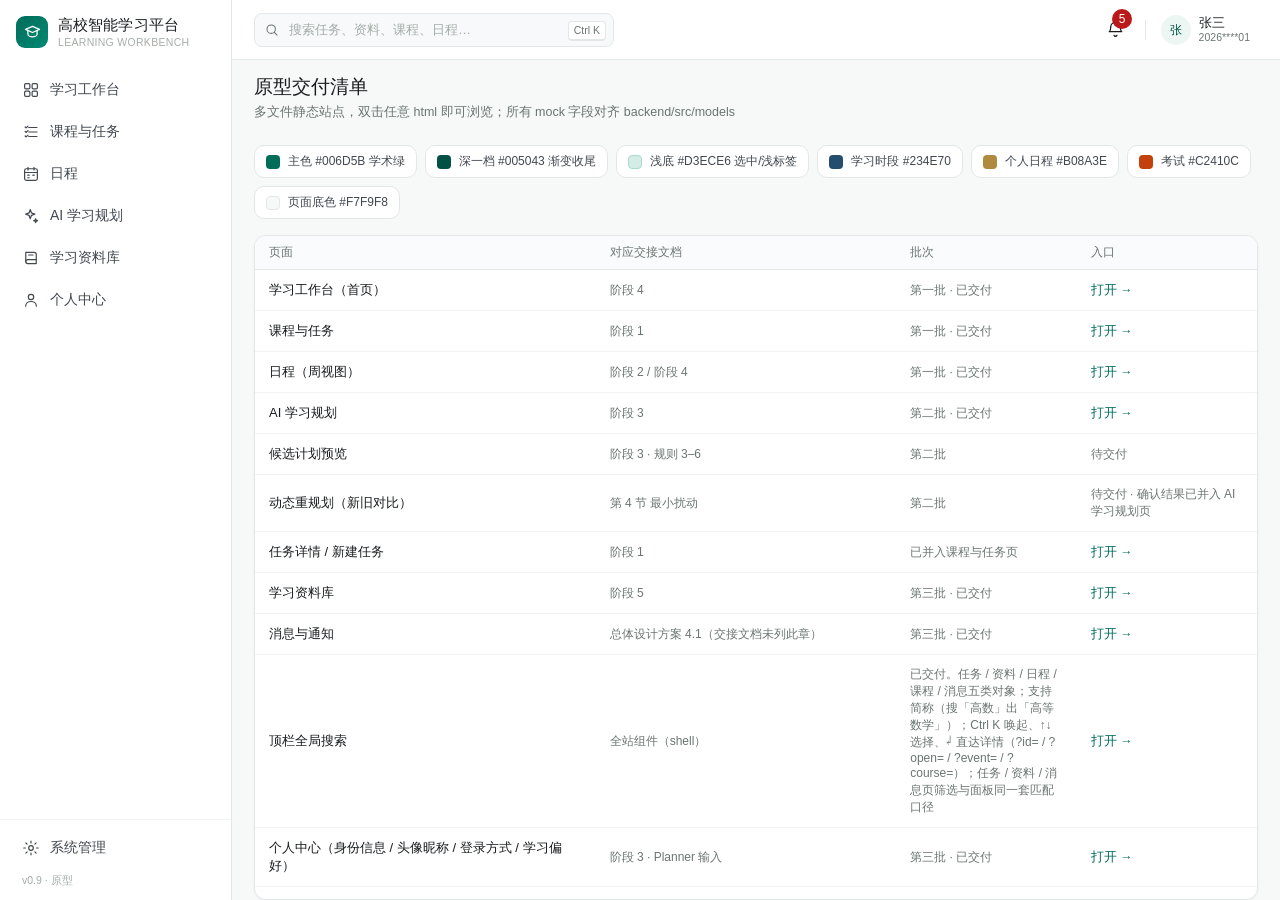
==== index.html @ 30d6fa65 "初版交付：高校智能学习工作台静态交互原型（9 页面 + 设计令牌 + mock 数据）" ====
<!DOCTYPE html>
<html lang="zh-CN">
<head>
<meta charset="utf-8" />
<meta name="viewport" content="width=device-width, initial-scale=1" />
<title>原型交付清单</title>
<link rel="stylesheet" href="assets/vendor/tdesign.min.css" />
<link rel="stylesheet" href="assets/css/app.css" />
<style>
  .doc-head { margin-bottom: 14px; }
  .doc-head h1 { margin: 0; font-size: 19px; font-weight: 500; }
  .doc-head p { margin: 4px 0 0; font-size: 12.5px; color: var(--ink-3); }

  .token-row { display: flex; gap: 8px; flex-wrap: wrap; margin: 10px 0 16px; }
  .token {
    display: flex; align-items: center; gap: 8px;
    background: #fff; border: 1px solid var(--line); border-radius: 10px;
    padding: 7px 11px; font-size: 12px; color: var(--ink-2);
  }
  .token i { width: 14px; height: 14px; border-radius: 4px; display: block; }

  .doc-card { background: #fff; border: 1px solid var(--line); border-radius: 12px; overflow: hidden; }
  .doc-table { width: 100%; border-collapse: collapse; font-size: 13px; }
  .doc-table th {
    text-align: left; font-weight: 400; font-size: 11.5px; color: var(--ink-3);
    padding: 9px 14px; background: #FAFBFC; border-bottom: 1px solid var(--line);
  }
  .doc-table td { padding: 11px 14px; border-bottom: 1px solid var(--line-2); vertical-align: middle; }
  .doc-table tr:last-child td { border-bottom: 0; }
  .doc-table .name { font-weight: 500; color: var(--ink-1); }
  .doc-table .dim { color: var(--ink-3); font-size: 12px; }
  .go { color: var(--brand-7); text-decoration: none; font-size: 12.5px; }
  .go:hover { text-decoration: underline; }
</style>
</head>
<body>

<div id="app">
  <app-shell active="">

    <div class="doc-head">
      <h1>原型交付清单</h1>
      <p>多文件静态站点，双击任意 html 即可浏览；所有 mock 字段对齐 backend/src/models</p>
    </div>

    <div class="token-row">
      <div class="token"><i style="background:#006D5B"></i>主色 #006D5B 学术绿</div>
      <div class="token"><i style="background:#005043"></i>深一档 #005043 渐变收尾</div>
      <div class="token"><i style="background:#D3ECE6;border:1px solid #A9DBCE"></i>浅底 #D3ECE6 选中/浅标签</div>
      <div class="token"><i style="background:#234E70"></i>学习时段 #234E70</div>
      <div class="token"><i style="background:#B08A3E"></i>个人日程 #B08A3E</div>
      <div class="token"><i style="background:#C2410C"></i>考试 #C2410C</div>
      <div class="token"><i style="background:#F7F9F8;border:1px solid #E2E8E7"></i>页面底色 #F7F9F8</div>
    </div>

    <div class="doc-card">
      <table class="doc-table">
        <thead>
          <tr>
            <th style="width:34%">页面</th>
            <th style="width:30%">对应交接文档</th>
            <th style="width:18%">批次</th>
            <th style="width:18%">入口</th>
          </tr>
        </thead>
        <tbody>
          <tr>
            <td class="name">学习工作台（首页）</td>
            <td class="dim">阶段 4</td>
            <td class="dim">第一批 · 已交付</td>
            <td><a class="go" href="home.html">打开 →</a></td>
          </tr>
          <tr>
            <td class="name">课程与任务</td>
            <td class="dim">阶段 1</td>
            <td class="dim">第一批 · 已交付</td>
            <td><a class="go" href="tasks.html">打开 →</a></td>
          </tr>
          <tr>
            <td class="name">日程（周视图）</td>
            <td class="dim">阶段 2 / 阶段 4</td>
            <td class="dim">第一批 · 已交付</td>
            <td><a class="go" href="schedule.html">打开 →</a></td>
          </tr>
          <tr>
            <td class="name">AI 学习规划</td>
            <td class="dim">阶段 3</td>
            <td class="dim">第二批 · 已交付</td>
            <td><a class="go" href="ai-plan.html">打开 →</a></td>
          </tr>
          <tr>
            <td class="name">候选计划预览</td>
            <td class="dim">阶段 3 · 规则 3–6</td>
            <td class="dim">第二批</td>
            <td class="dim">待交付</td>
          </tr>
          <tr>
            <td class="name">动态重规划（新旧对比）</td>
            <td class="dim">第 4 节 最小扰动</td>
            <td class="dim">第二批</td>
            <td class="dim">待交付 · 确认结果已并入 AI 学习规划页</td>
          </tr>
          <tr>
            <td class="name">任务详情 / 新建任务</td>
            <td class="dim">阶段 1</td>
            <td class="dim">已并入课程与任务页</td>
            <td><a class="go" href="tasks.html?id=2">打开 →</a></td>
          </tr>
          <tr>
            <td class="name">学习资料库</td>
            <td class="dim">阶段 5</td>
            <td class="dim">第三批 · 已交付</td>
            <td><a class="go" href="library.html">打开 →</a></td>
          </tr>
          <tr>
            <td class="name">消息与通知</td>
            <td class="dim">总体设计方案 4.1（交接文档未列此章）</td>
            <td class="dim">第三批 · 已交付</td>
            <td><a class="go" href="messages.html">打开 →</a></td>
          </tr>
          <tr>
            <td class="name">顶栏全局搜索</td>
            <td class="dim">全站组件（shell）</td>
            <td class="dim">已交付。任务 / 资料 / 日程 / 课程 / 消息五类对象；支持简称（搜「高数」出「高等数学」）；Ctrl K 唤起、↑↓ 选择、↵ 直达详情（?id= / ?open= / ?event= / ?course=）；任务 / 资料 / 消息页筛选与面板同一套匹配口径</td>
            <td><a class="go" href="home.html">打开 →</a></td>
          </tr>
          <tr>
            <td class="name">个人中心（身份信息 / 头像昵称 / 登录方式 / 学习偏好）</td>
            <td class="dim">阶段 3 · Planner 输入</td>
            <td class="dim">第三批 · 已交付</td>
            <td><a class="go" href="profile.html">打开 →</a></td>
          </tr>
          <tr>
            <td class="name">登录</td>
            <td class="dim">阶段 0</td>
            <td class="dim">第三批</td>
            <td class="dim">待交付</td>
          </tr>
          <tr>
            <td class="name">系统管理（通知与提醒 / 资料 / 课程 / 接入）</td>
            <td class="dim">阶段 6</td>
            <td class="dim">第三批 · 通知已交付</td>
            <td><a class="go" href="admin.html">打开 →</a></td>
          </tr>
        </tbody>
      </table>
    </div>

  </app-shell>
</div>

<script src="assets/vendor/vue.global.prod.js"></script>
<script src="assets/vendor/tdesign.min.js"></script>
<script src="assets/js/config.js"></script>
<script src="assets/js/mock.js"></script>
<script src="assets/js/shell.js"></script>
<script src="assets/js/search.js"></script>
<script>document.title = '原型交付清单 · ' + window.APP_CONFIG.brand.name; mountApp({});</script>
</body>
</html>
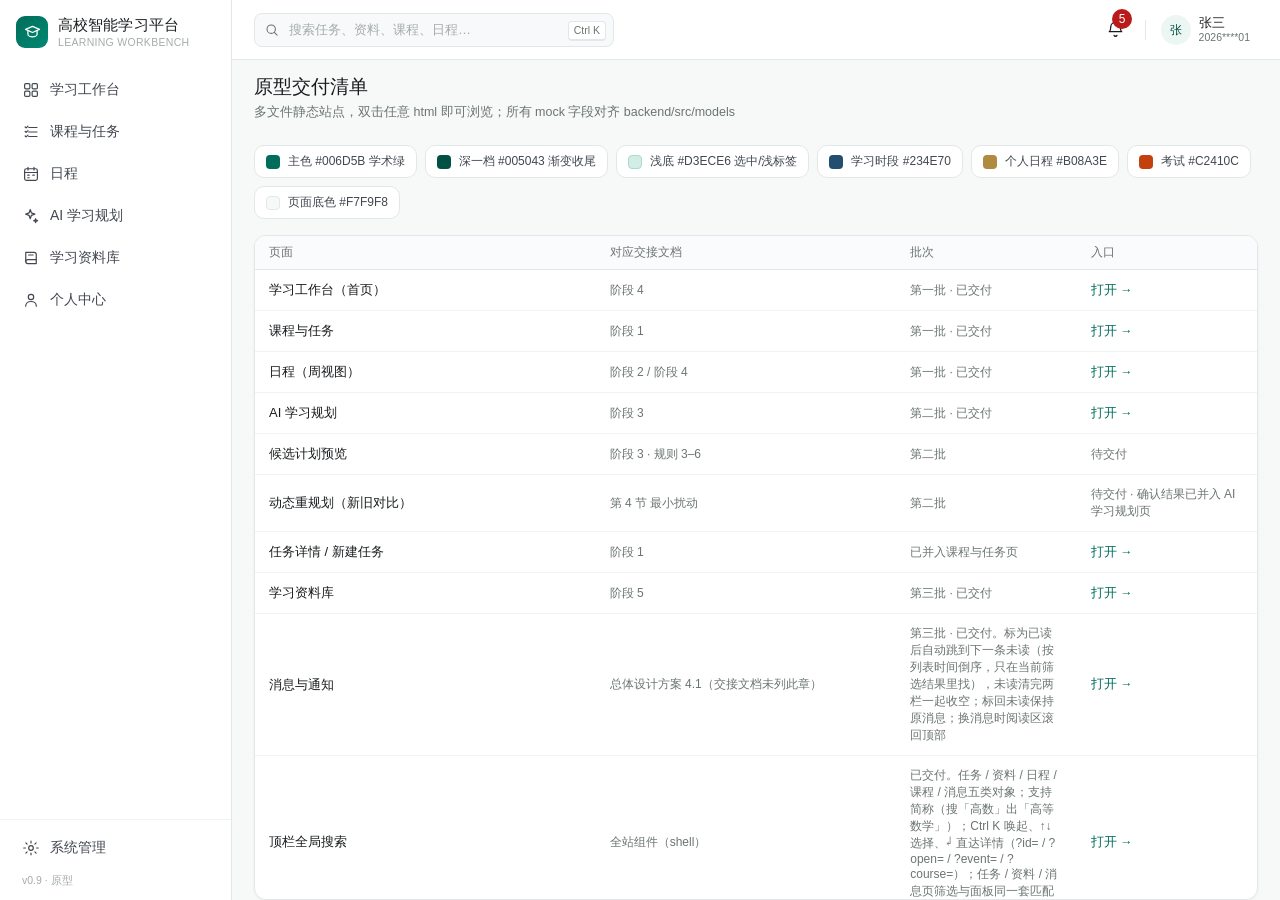
==== commit 8244e278: "同步 v0.9 原型：新增登录页与校园背景图，补消息自动跳未读、个人中心与管理端更新，README 补交付进度" ====
--- a/index.html
+++ b/index.html
@@ -115,7 +115,7 @@
           <tr>
             <td class="name">消息与通知</td>
             <td class="dim">总体设计方案 4.1（交接文档未列此章）</td>
-            <td class="dim">第三批 · 已交付</td>
+            <td class="dim">第三批 · 已交付。标为已读后自动跳到下一条未读（按列表时间倒序，只在当前筛选结果里找），未读清完两栏一起收空；标回未读保持原消息；换消息时阅读区滚回顶部</td>
             <td><a class="go" href="messages.html">打开 →</a></td>
           </tr>
           <tr>
@@ -133,13 +133,13 @@
           <tr>
             <td class="name">登录</td>
             <td class="dim">阶段 0</td>
-            <td class="dim">第三批</td>
-            <td class="dim">待交付</td>
+            <td class="dim">第三批 · 已交付。整页校园照片打底、登录卡居中；账号密码与扫码两个页签；演示身份是居中弹窗，可切学生 / 管理员 / 停用账号，停用态与用户管理同一份数据；已登录再进本页自动跳首页</td>
+            <td><a class="go" href="login.html">打开 →</a></td>
           </tr>
           <tr>
-            <td class="name">系统管理（通知与提醒 / 资料 / 课程 / 接入）</td>
-            <td class="dim">阶段 6</td>
-            <td class="dim">第三批 · 通知已交付</td>
+            <td class="name">系统管理（用户 / 课程 / 资料 / 公告 / 配置 / 同步状态）</td>
+            <td class="dim">阶段 6 · 6.1–6.6（6.7 操作日志首期只落库不做界面）</td>
+            <td class="dim">第三批 · 已交付。公告发布直接写入消息中心「系统公告」，可去消息页验证</td>
             <td><a class="go" href="admin.html">打开 →</a></td>
           </tr>
         </tbody>
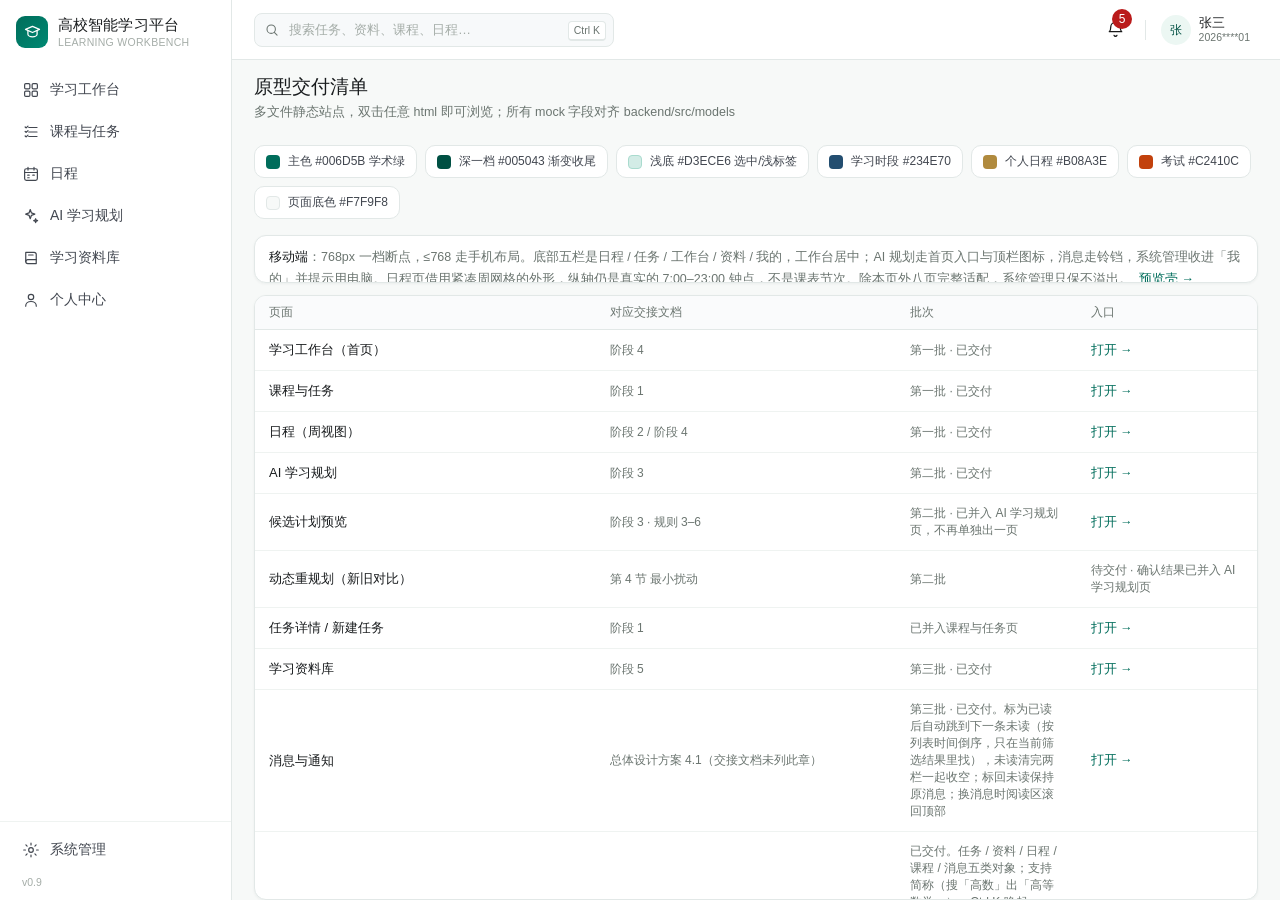
==== commit de0c001f: "移动端适配与登录页、首页重构（11/08–11/11） - 移动端：底部五栏外壳，除交付清单与系统管理外 8 页完整适配；日程纵轴用真实钟点 7:00–23:00，不是课表节次 - 登录：桌面保留校园" ====
--- a/index.html
+++ b/index.html
@@ -53,6 +53,12 @@
       <div class="token"><i style="background:#F7F9F8;border:1px solid #E2E8E7"></i>页面底色 #F7F9F8</div>
     </div>
 
+    <!-- 移动端：放在表格上方，一屏就能看到；表格本身可以往下滚 -->
+    <div class="doc-card" style="margin:0 0 12px;padding:11px 14px;font-size:12.5px;line-height:1.75;color:var(--ink-3)">
+      <b style="color:var(--ink-1);font-weight:500">移动端</b>：768px 一档断点，≤768 走手机布局。底部五栏是日程 / 任务 / 工作台 / 资料 / 我的，工作台居中；AI 规划走首页入口与顶栏图标，消息走铃铛，系统管理收进「我的」并提示用电脑。日程页借用紧凑周网格的外形，纵轴仍是真实的 7:00–23:00 钟点，不是课表节次。除本页外八页完整适配，系统管理只保不溢出。
+      <a class="go" href="mobile-preview.html" style="margin-left:4px">预览壳 →</a>
+    </div>
+
     <div class="doc-card">
       <table class="doc-table">
         <thead>
@@ -91,8 +97,8 @@
           <tr>
             <td class="name">候选计划预览</td>
             <td class="dim">阶段 3 · 规则 3–6</td>
-            <td class="dim">第二批</td>
-            <td class="dim">待交付</td>
+            <td class="dim">第二批 · 已并入 AI 学习规划页，不再单独出一页</td>
+            <td><a class="go" href="ai-plan.html">打开 →</a></td>
           </tr>
           <tr>
             <td class="name">动态重规划（新旧对比）</td>
@@ -125,15 +131,15 @@
             <td><a class="go" href="home.html">打开 →</a></td>
           </tr>
           <tr>
-            <td class="name">个人中心（身份信息 / 头像昵称 / 登录方式 / 学习偏好）</td>
+            <td class="name">个人中心（身份信息 / 学习偏好 / 提醒设置 / 账号与安全）</td>
             <td class="dim">阶段 3 · Planner 输入</td>
-            <td class="dim">第三批 · 已交付</td>
+            <td class="dim">第三批 · 已交付。主页面四个父入口，退出登录在最下；头像昵称、提醒邮箱、登录记录收进「账号与安全」二级面板；系统管理在手机上改为提示用电脑端</td>
             <td><a class="go" href="profile.html">打开 →</a></td>
           </tr>
           <tr>
             <td class="name">登录</td>
             <td class="dim">阶段 0</td>
-            <td class="dim">第三批 · 已交付。整页校园照片打底、登录卡居中；账号密码与扫码两个页签；演示身份是居中弹窗，可切学生 / 管理员 / 停用账号，停用态与用户管理同一份数据；已登录再进本页自动跳首页</td>
+            <td class="dim">第三批 · 已交付。桌面：校园照片打底、账号密码与扫码两个页签；手机：只有统一认证账号与密码，深绿渐变底。演示身份是居中弹窗，可切学生 / 管理员 / 停用账号；已登录再进本页自动跳首页，换人登录后顶栏与个人中心跟着换</td>
             <td><a class="go" href="login.html">打开 →</a></td>
           </tr>
           <tr>
--- a/assets/css/app.css
+++ b/assets/css/app.css
@@ -1539,6 +1539,52 @@
 .home-grid > .card { min-height: 0; }
 .home-grid > .card > .card-bd { flex: 0 0 auto; min-height: 0; }
 
+/* ---------- 桌面：首页一屏看完 ----------
+   页头 / 三格 / AI 入口固定，两张卡吃掉剩余高度并等高，
+   列表放不下就在卡片里滚，整页不再上下滑。
+   移动端有一整套自己的规则（≤768），这里只管桌面。 */
+@media (min-width: 769px) {
+  .page-home .content {
+    display: flex;
+    flex-direction: column;
+    overflow: hidden;
+    padding-bottom: 14px;
+  }
+  .page-home .page-head,
+  .page-home .stat-row,
+  .page-home .ai-bar { flex: 0 0 auto; }
+
+  .page-home .home-grid {
+    flex: 1 1 auto;
+    min-height: 0;
+    /* 原来是 align-items: start，两卡各随内容高低，差出一百多像素；
+       stretch 让两卡等高，同时都吃满剩余高度 */
+    align-items: stretch;
+    padding-bottom: 0;
+    margin-bottom: 12px;
+  }
+  .page-home .home-grid > .card {
+    display: flex;
+    flex-direction: column;
+    min-height: 0;
+  }
+  .page-home .home-grid > .card > .card-hd { flex: 0 0 auto; }
+  .page-home .home-grid > .card > .card-bd {
+    flex: 1 1 auto;
+    min-height: 0;
+    overflow-y: auto;
+    overscroll-behavior: contain;
+  }
+}
+
+/* 窗口太矮时卡片会被压到只剩两三条，宁可整页滚回去 */
+@media (min-width: 769px) and (max-height: 640px) {
+  .page-home .content { overflow-y: auto; }
+  .page-home .home-grid { flex: 0 0 auto; align-items: start; }
+  .page-home .home-grid > .card { min-height: 0; }
+  .page-home .home-grid > .card > .card-bd { overflow: visible; }
+}
+
 /* 待办任务的分类切换：轻量胶囊，不做重 tab */
 .tk-tabs {
   display: flex;
@@ -2787,6 +2833,12 @@
 .lib-courses::-webkit-scrollbar-thumb { background: #DCE1E5; border-radius: 3px; }
 .lib-courses::-webkit-scrollbar-track { background: transparent; }
 
+/* 鼠标也能拖：浏览器原生只认触摸板和触摸，缩窄窗口预览时拖不动。
+   注意**不要**在拖动时给卡片加 pointer-events:none —— pointerdown 一拍
+   就设上，pointerup 之后的 click 会派发不到按钮，筛选直接失灵。 */
+.lib-courses { cursor: grab; user-select: none; }
+.lib-courses.dragging { cursor: grabbing; }
+
 .lib-course {
   flex: 0 0 auto;
   min-width: 108px;
@@ -3169,6 +3221,10 @@
 }
 
 /* ---------- 左：消息列表 ---------- */
+/* 手机上这层要变成单行横滑的 chip 带；桌面用 contents 让按钮
+   继续直接参与 .tb-line 的 flex，1440 下的工具条一行不动。 */
+.nt-chips { display: contents; }
+
 .msg-list {
   flex: 0 0 396px;
   min-width: 0;
@@ -3596,6 +3652,1232 @@
 .nav-item.active {
   background: var(--brand-1);
   color: var(--brand-8);
+}
+
+/* ============================================================
+   移动端适配（≤768px）
+   ------------------------------------------------------------
+   独立分节，桌面规则一行不动。新增的手机 DOM 在桌面默认隐藏，
+   只有媒体查询命中时才显示，不污染 1440×900 的定高布局。
+   外壳：侧边栏收成底部五栏，顶栏换短标题 + 图标组。
+   日程：WakeUp 式紧凑周网格的壳 + 7:00–23:00 真实钟点的轴，
+        纵向滚动 60px/小时，列宽随天数自适应，不做横滑。
+   ============================================================ */
+
+.mb-brand,
+.mb-right,
+.mb-tabbar,
+.mb-search-close,
+.mb-plan-tabs,
+.mb-task-bar,
+.mb-kpi,
+.dw-back,
+.mb-filter-btn,
+.mb-filter-mask,
+.mb-filter-sheet,
+.mb-read-back { display: none; }
+
+@media (max-width: 768px) {
+  :root {
+    --topbar-h: 52px;
+    --mb-tab-h: 58px;
+  }
+
+  html, body { overflow: hidden; }
+
+  .shell {
+    height: 100vh;
+    height: 100dvh;
+    flex-direction: column;
+  }
+
+  .sidebar { display: none; }
+
+  .main { flex: 1 1 auto; min-height: 0; }
+
+  /* ---------- 顶栏 ---------- */
+  .topbar { padding: 0 8px; gap: 6px; }
+
+  .tb-right,
+  .topbar > .search { display: none; }
+
+  .mb-brand {
+    display: flex;
+    align-items: center;
+    gap: 8px;
+    flex: 1 1 auto;
+    min-width: 0;
+  }
+
+  .mb-mark {
+    width: 28px;
+    height: 28px;
+    flex: 0 0 28px;
+    border-radius: 8px;
+    background: var(--brand-7);
+    color: #fff;
+    display: grid;
+    place-items: center;
+  }
+
+  .mb-title {
+    font-size: 15px;
+    font-weight: 500;
+    color: var(--ink-1);
+    white-space: nowrap;
+    overflow: hidden;
+    text-overflow: ellipsis;
+  }
+
+  .mb-right {
+    display: flex;
+    align-items: center;
+    flex: 0 0 auto;
+    margin-left: auto;
+  }
+
+  .mb-ico {
+    width: 40px;
+    height: 44px;
+    min-width: 40px;
+    padding: 0;
+    border: 0;
+    border-radius: 8px;
+    background: none;
+    color: var(--ink-2);
+    display: grid;
+    place-items: center;
+    cursor: pointer;
+  }
+
+  .mb-ico:active { background: var(--brand-1); }
+
+  /* ---------- 全屏搜索层：复用 AppSearchBox，不另写一套逻辑 ---------- */
+  .mb-search-close {
+    display: block;
+    position: fixed;
+    top: 0;
+    right: 0;
+    z-index: 1300;
+    height: 56px;
+    padding: 0 14px;
+    border: 0;
+    background: #fff;
+    color: var(--brand-7);
+    font-size: 14px;
+    font-family: inherit;
+    cursor: pointer;
+  }
+
+  /* 手机搜索是独立一层，单独挂一份 AppSearchBox。
+     不去覆盖桌面那个 .search 的定位，两套互不干扰。 */
+  .mb-search-layer {
+    position: fixed;
+    inset: 0;
+    z-index: 1200;
+    background: var(--bg);
+  }
+
+  .mb-search-layer .search {
+    display: block;
+    width: 100%;
+    height: 100%;
+    max-width: none;
+  }
+
+  .mb-search-layer .search input {
+    height: 56px;
+    padding: 0 76px 0 42px;
+    border: 0;
+    border-bottom: 1px solid var(--line);
+    border-radius: 0;
+    background: #fff;
+    box-shadow: none;
+    font-size: 15px;
+  }
+
+  .mb-search-layer .search .s-ico { top: 20px; left: 13px; z-index: 2; }
+  .mb-search-layer .search .s-kbd { display: none; }
+  .mb-search-layer .search .s-clear { top: 17px; right: 66px; z-index: 2; }
+
+  .mb-search-layer .srch-panel {
+    top: 56px;
+    left: 0;
+    right: 0;
+    bottom: 0;
+    width: auto;
+    max-height: none;
+    border: 0;
+    border-radius: 0;
+    box-shadow: none;
+    background: var(--surface);
+  }
+
+  /* ---------- 内容区 ---------- */
+  .content {
+    padding: 12px 12px 16px;
+    overflow-y: auto;
+    overflow-x: hidden;
+    -webkit-overflow-scrolling: touch;
+  }
+
+  /* ---------- 底部五栏 ---------- */
+  .mb-tabbar {
+    display: flex;
+    flex: 0 0 auto;
+    height: calc(var(--mb-tab-h) + env(safe-area-inset-bottom, 0px));
+    padding-bottom: env(safe-area-inset-bottom, 0px);
+    background: var(--surface);
+    border-top: 1px solid var(--line);
+    z-index: 40;
+  }
+
+  .mb-tab {
+    flex: 1 1 0;
+    min-width: 0;
+    position: relative;
+    display: flex;
+    flex-direction: column;
+    align-items: center;
+    justify-content: center;
+    gap: 3px;
+    color: var(--ink-3);
+    font-size: 10.5px;
+    line-height: 1.2;
+    cursor: pointer;
+    user-select: none;
+  }
+
+  .mb-tab.active { color: var(--brand-7); }
+
+  /* 选中态已有文字与图标变色，顶部那道绿色短横是重复信号，删掉 */
+
+  /* ---------- 通用：标题、卡片、弹层 ---------- */
+  .page-head { margin-bottom: 10px; gap: 8px; }
+  .page-head h1 { font-size: 19px; }
+  .page-head p { font-size: 12px; line-height: 1.5; }
+
+  .card { border-radius: 10px; }
+  .card-hd { padding: 0 12px; height: 42px; }
+
+  .t-button { min-height: 40px; }
+  .icon-btn { width: 40px; height: 40px; }
+
+  /* TDesign 的 .t-dialog__position 用固定 padding 把弹窗往下推，弹窗一长
+     就顶出屏幕（395×647 上 top 会变成 129、底部超出 100px）。
+     改成 flex + margin auto：这是「安全居中」，放得下就居中，
+     放不下就贴边，永远不会上下溢出。 */
+  .t-dialog__position {
+    display: flex;
+    min-height: 100%;
+    padding: 12px 0 !important;
+    box-sizing: border-box;
+  }
+  .t-dialog {
+    width: calc(100vw - 24px) !important;
+    max-width: calc(100vw - 24px) !important;
+    margin: auto !important;
+    /* 高度封顶：头尾固定、中间内容滚 */
+    max-height: calc(100dvh - 24px);
+    display: flex;
+    flex-direction: column;
+  }
+  .t-dialog__header,
+  .t-dialog__footer { flex: 0 0 auto; }
+  .t-dialog__body { padding: 12px 16px; }
+  .t-drawer,
+  .t-drawer__content-wrapper {
+    width: 100vw !important;
+    max-width: 100vw !important;
+  }
+  .t-select__list { max-width: calc(100vw - 24px); }
+  .form-row { flex-direction: column; align-items: stretch; gap: 5px; }
+  .form-row > label { width: auto; flex: 0 0 auto; }
+
+  /* ---------- 首页 ---------- */
+  /* 三格概览改成横滑卡带：390px 塞三列每列只剩 118px，数字和说明都读不了 */
+  .stat-row {
+    display: flex;
+    gap: 10px;
+    overflow-x: auto;
+    overflow-y: hidden;
+    scroll-snap-type: x proximity;
+    padding-bottom: 4px;
+    margin-bottom: 10px;
+  }
+  .stat-row::-webkit-scrollbar { height: 0; }
+  .stat-card {
+    /* 168px：既放得下「2 项还没结束」这类说明，又能露出第三张卡约 20px 边缘 */
+    flex: 0 0 168px;
+    scroll-snap-align: start;
+    padding: 12px;
+    gap: 10px;
+  }
+  .st-ico { width: 36px; height: 36px; flex-basis: 36px; border-radius: 10px; }
+  .st-val { font-size: 22px; }
+  .st-sub { white-space: normal; line-height: 1.35; }
+
+  .home-grid {
+    grid-template-columns: minmax(0, 1fr);
+    gap: 10px;
+    padding-bottom: 10px;
+  }
+  .tk-row { padding: 0 12px; }
+  .tl-row { padding: 0 12px; }
+  .tk-tabs { padding: 0 8px; overflow-x: auto; }
+
+  .ai-bar { padding: 12px; gap: 10px; margin-bottom: 4px; }
+  .ai-orb { width: 38px; height: 38px; flex-basis: 38px; }
+  .ai-bar-txt p { font-size: 12px; }
+
+  /* ---------- 日程：紧凑周网格 + 纵向滚动 ---------- */
+  .conflict-bar { padding: 8px 10px; font-size: 12px; }
+  .ph-right { width: 100%; gap: 8px; flex-wrap: wrap; }
+  .ph-right > .t-select { width: 100% !important; }
+  .week-nav { flex: 1 1 auto; justify-content: space-between; }
+
+  .grid-card { min-height: 0; flex: 1 1 auto; }
+  .grid-toolbar { padding: 6px 10px; gap: 8px; }
+  .grid-toolbar .t-button { min-height: 36px; }
+
+  .tt { --tw: 40px; }
+  .tt-scroll { overflow-y: auto; overflow-x: hidden; }
+  .tt-corner { height: 38px; font-size: 10px; }
+  .tt-day { height: 38px; }
+  .tt-day .dw { font-size: 11px; }
+  .tt-day .dd { font-size: 9.5px; }
+  .tt-tlabel { right: 4px; font-size: 10px; }
+
+  .blk { padding: 4px 3px 4px 7px; border-radius: 4px; }
+  .blk .bt { font-size: 11px; line-height: 1.3; -webkit-line-clamp: 4; }
+  /* 地点不能 break-all：67px 窄列里「教1-201」会被逐字断成竖排，
+     读起来像乱码。宁可截断加省略号。 */
+  .blk .bs { font-size: 10px; white-space: nowrap; word-break: normal; }
+  .blk.course,
+  .blk.proposed { padding-left: 4px; }
+  .blk.conflict { padding-bottom: 4px; }
+
+  /* 全周七列每列只有 48px：地点收进点开的详情（详情里本来就有），
+     格子只留标题。两样一起折成单字竖排，反而什么都读不出来。 */
+  .tt.cols-7 .blk .bs { display: none; }
+  .tt.cols-7 .blk .bt { font-size: 10.5px; -webkit-line-clamp: 5; }
+
+  /* 冲突从文字标签改成右上角数字角标：48px 窄列放不下「冲突」两个字，
+     也放不下并排分栏，点开详情再看具体是哪几项 */
+  .blk .cf-tag {
+    top: 2px;
+    right: 2px;
+    bottom: auto;
+    width: 16px;
+    height: 16px;
+    padding: 0;
+    border-radius: 50%;
+    display: grid;
+    place-items: center;
+    font-size: 10px;
+    line-height: 1;
+  }
+
+  .tt-foot { padding: 6px 10px; font-size: 11px; }
+  .tt-foot .demo { display: none; }
+}
+
+/* ============================================================
+   移动端适配 · 第二、三批：任务 / 资料 / 通知 / AI 规划
+   ------------------------------------------------------------
+   宽表 → 卡片；任务筛选收进底部抽屉、只留一行搜索；
+   通知改成「筛选即列表头 + 点消息整屏详情」；
+   AI 规划改对话 / 候选计划双视图，输入框贴底。
+   桌面规则一行不动。
+   ============================================================ */
+@media (max-width: 768px) {
+
+  /* ---------- 宽表 → 卡片列表 ----------
+     table.tasks 是 table-layout:fixed 的九列宽表，硬压到 390px
+     会把「作业」「平台同步」挤成重叠的单字竖排，看着像乱码。
+     这里把每行转成一张卡，只留必要字段，其余进详情抽屉。 */
+  .tbl-card { min-height: 0; }
+  .tbl-scroll { overflow-y: auto; overflow-x: hidden; }
+
+  .tbl-scroll table.tasks {
+    display: block;
+    width: 100%;
+    min-width: 0;
+    table-layout: auto;
+  }
+  .tbl-scroll table.tasks colgroup,
+  .tbl-scroll table.tasks thead { display: none; }
+  .tbl-scroll table.tasks tbody { display: block; }
+
+  .tbl-scroll table.tasks tr {
+    display: flex;
+    flex-wrap: wrap;
+    align-items: center;
+    gap: 5px 10px;
+    padding: 10px 12px;
+    border-bottom: 1px solid var(--line-2);
+    min-height: 62px;
+  }
+  .tbl-scroll table.tasks td {
+    display: block;
+    width: auto;
+    height: auto;
+    padding: 0;
+    border: 0;
+    vertical-align: top;
+  }
+  /* 选中 / 已完成的底色交给整行，别让每个格子各自带一块浅底 */
+  .tbl-scroll table.tasks tr.row-done td,
+  .tbl-scroll table.tasks tr.sel td { background: transparent; }
+  .tbl-scroll table.tasks tr.sel { background: var(--brand-1); }
+  .tbl-scroll table.tasks tr.row-done { background: #FCFDFD; }
+
+  /* 任务表：复选框 + 标题一行，截止 + 状态一行 */
+  table.tasks:not(.lib-tbl) td:nth-child(1) { flex: 0 0 22px; }
+  table.tasks:not(.lib-tbl) td:nth-child(2) {
+    flex: 1 1 calc(100% - 36px);
+    min-width: 0;
+  }
+  table.tasks:not(.lib-tbl) td:nth-child(3),
+  table.tasks:not(.lib-tbl) td:nth-child(4),
+  table.tasks:not(.lib-tbl) td:nth-child(6),
+  table.tasks:not(.lib-tbl) td:nth-child(7),
+  table.tasks:not(.lib-tbl) td:nth-child(9) { display: none; }
+  table.tasks:not(.lib-tbl) td:nth-child(5) { margin-left: 32px; }
+  table.tasks:not(.lib-tbl) td:nth-child(8) { margin-left: auto; }
+  table.tasks:not(.lib-tbl) .t-title { font-size: 13.5px; }
+  table.tasks:not(.lib-tbl) .due { font-size: 12px; }
+  /* 桌面表格里「明天 / 23:59」分两行，卡片里改成一行，
+     一屏能多放一条任务 */
+  table.tasks:not(.lib-tbl) .due em {
+    display: inline;
+    margin-left: 5px;
+    font-size: 11px;
+  }
+
+  /* 资料表：资料名 + 操作一行，课程 / 类型 / 大小 / 时间一行 */
+  table.tasks.lib-tbl td:nth-child(1) {
+    flex: 1 1 calc(100% - 76px);
+    min-width: 0;
+  }
+  table.tasks.lib-tbl td:nth-child(2),
+  table.tasks.lib-tbl td:nth-child(3),
+  table.tasks.lib-tbl td:nth-child(4),
+  table.tasks.lib-tbl td:nth-child(5) {
+    margin-left: 0;
+    font-size: 11.5px;
+    color: var(--ink-3);
+  }
+  table.tasks.lib-tbl td:nth-child(5) { margin-left: auto; }
+  table.tasks.lib-tbl td:nth-child(6) { display: none; }
+  table.tasks.lib-tbl .lib-name { gap: 8px; }
+  table.tasks.lib-tbl .t-title { font-size: 13.5px; }
+  table.tasks.lib-tbl .lib-sub { font-size: 11px; }
+
+  /* ---------- 四格概览：横滑卡带，别在手机上竖排四行 ---------- */
+  .summary {
+    display: flex;
+    gap: 10px;
+    overflow-x: auto;
+    overflow-y: hidden;
+    scroll-snap-type: x proximity;
+  }
+  .summary::-webkit-scrollbar { height: 0; }
+  .summary .sum-cell {
+    flex: 0 0 150px;
+    scroll-snap-align: start;
+    border-top: 0;
+  }
+  .summary .sum-cell + .sum-cell::before { display: none; }
+
+  /* ---------- 任务页：两行筛选收进底部抽屉 ----------
+     两行筛选 + 四格统计在 390px 下吃掉近半屏，只留一行搜索 + 筛选。 */
+  /* 两行筛选整个收掉，换一行专用工具条：搜索 + 筛选。
+     在原工具条里逐个隐藏元素会留 flex 换行和空行，白占 40px。 */
+  .tk-toolbar { display: none; }
+  .mb-task-bar {
+    display: flex;
+    flex-direction: column;
+    align-items: stretch;
+    margin-bottom: 8px;
+    background: var(--surface);
+    border: 1px solid var(--line);
+    border-radius: 10px;
+    box-shadow: var(--shadow-card);
+    overflow: hidden;
+  }
+  .mb-bar-row {
+    display: flex;
+    align-items: center;
+    gap: 8px;
+    padding: 8px 10px;
+  }
+  .mb-bar-row .t-input {
+    flex: 1 1 auto;
+    width: auto !important;
+    min-width: 0;
+  }
+
+  .mb-filter-btn {
+    display: inline-flex;
+    align-items: center;
+    justify-content: center;
+    gap: 5px;
+    flex: 0 0 auto;
+    height: 40px;
+    min-width: 74px;
+    padding: 0 12px;
+    border: 1px solid var(--line);
+    border-radius: 8px;
+    background: var(--surface);
+    color: var(--ink-2);
+    font: inherit;
+    font-size: 13px;
+    cursor: pointer;
+  }
+  .mb-filter-btn > span {
+    min-width: 17px;
+    height: 17px;
+    padding: 0 4px;
+    border-radius: 9px;
+    background: var(--brand-7);
+    color: #fff;
+    font-size: 10.5px;
+    line-height: 17px;
+    text-align: center;
+  }
+
+  .mb-filter-mask {
+    display: block;
+    position: fixed;
+    inset: 0;
+    z-index: 1000;
+    background: rgba(16, 32, 28, .42);
+  }
+  .mb-filter-sheet {
+    display: flex;
+    flex-direction: column;
+    position: fixed;
+    left: 0;
+    right: 0;
+    bottom: 0;
+    z-index: 1001;
+    max-height: 82vh;
+    background: var(--surface);
+    border-radius: 16px 16px 0 0;
+    box-shadow: 0 -12px 36px rgba(18, 40, 34, .18);
+  }
+  .mb-sheet-hd {
+    position: relative;
+    flex: 0 0 auto;
+    display: flex;
+    align-items: center;
+    justify-content: space-between;
+    height: 52px;
+    padding: 0 16px;
+    border-bottom: 1px solid var(--line-2);
+  }
+  .mb-sheet-hd::before {
+    content: '';
+    position: absolute;
+    top: 7px;
+    left: 50%;
+    transform: translateX(-50%);
+    width: 34px;
+    height: 4px;
+    border-radius: 2px;
+    background: var(--line);
+  }
+  .mb-sheet-hd b { font-size: 14px; font-weight: 500; }
+  .mb-sheet-reset {
+    height: 40px;
+    padding: 0 8px;
+    border: 0;
+    background: none;
+    color: var(--brand-7);
+    font: inherit;
+    font-size: 13px;
+    cursor: pointer;
+  }
+  .mb-sheet-bd {
+    flex: 1 1 auto;
+    min-height: 0;
+    overflow-y: auto;
+    padding: 4px 16px 12px;
+  }
+  .mb-f-group { padding: 10px 0; border-bottom: 1px solid var(--line-2); }
+  .mb-f-group:last-child { border-bottom: 0; }
+  .mb-f-label { margin-bottom: 7px; font-size: 12px; color: var(--ink-3); }
+  .mb-f-group .t-select { width: 100% !important; }
+  /* 来源四项摊开成 2×2：四个独立描边卡片，和下方的下拉框同一套语言。
+     选中态沿用全站 chip.on（浅绿底 + 主色浅描边 + 深绿字）。 */
+  .mb-src-grid {
+    display: grid;
+    grid-template-columns: repeat(2, minmax(0, 1fr));
+    gap: 8px;
+  }
+  .mb-src {
+    height: 44px;
+    padding: 0 12px;
+    border: 1px solid var(--line);
+    border-radius: 8px;
+    background: var(--surface);
+    color: var(--ink-2);
+    font: inherit;
+    font-size: 13px;
+    text-align: left;
+    cursor: pointer;
+    transition: background .12s, border-color .12s, color .12s;
+  }
+  .mb-src:active { background: var(--bg); }
+  .mb-src.on {
+    background: var(--brand-1);
+    border-color: var(--brand-4);
+    color: var(--brand-9);
+    font-weight: 500;
+  }
+
+  .mb-sheet-ft {
+    flex: 0 0 auto;
+    display: flex;
+    align-items: center;
+    justify-content: space-between;
+    gap: 10px;
+    padding: 10px 16px calc(10px + env(safe-area-inset-bottom, 0px));
+    border-top: 1px solid var(--line);
+    font-size: 12px;
+    color: var(--ink-3);
+  }
+  .mb-sheet-ft b { color: var(--brand-7); }
+
+  /* ---------- 通知：筛选与列表连成一张卡，详情整屏跳转 ----------
+     筛选条和「全部消息」原本是两块割裂的卡片；详情也不该只占 1/3。 */
+  .msg-wrap {
+    flex-direction: column;
+    gap: 0;
+    min-height: 0;
+    padding-bottom: 0;
+  }
+  .nt-toolbar {
+    margin-bottom: 0;
+    padding: 8px 10px;
+    border-radius: 10px 10px 0 0;
+    border-bottom: 0;
+    box-shadow: none;
+  }
+  .nt-toolbar .tb-line { flex-wrap: wrap; gap: 6px; }
+  .nt-chips {
+    display: flex;
+    flex: 0 0 100%;
+    flex-wrap: wrap;
+    gap: 6px;
+    overflow: visible;
+  }
+  /* 四个筛选项等分，不再横滑把最后一项裁掉 */
+  .nt-toolbar .t-radio-group {
+    flex: 0 0 100%;
+    display: flex;
+    gap: 4px;
+    padding: 3px;
+    background: var(--line-2);
+    border-radius: 8px;
+    overflow: visible;
+  }
+  .nt-toolbar .t-radio-button {
+    flex: 1 1 0;
+    min-width: 0;
+    padding: 0 4px !important;
+    border: 0 !important;
+    border-radius: 6px !important;
+    background: transparent !important;
+    color: var(--ink-3);
+    font-size: 12px;
+    white-space: nowrap;
+    text-align: center;
+  }
+  .nt-toolbar .t-radio-button[class*="t-is-checked"] {
+    background: var(--surface) !important;
+    color: var(--brand-9) !important;
+    font-weight: 500;
+    box-shadow: 0 1px 2px rgba(18, 40, 34, .06);
+  }
+  .nt-toolbar .chip { flex: 0 0 auto; }
+  .nt-toolbar .tb-sep,
+  .nt-toolbar .sp,
+  .nt-toolbar .tb-count,
+  .nt-toolbar .t-input { display: none; }
+
+  .msg-list {
+    flex: 1 1 auto;
+    width: 100%;
+    max-height: none;
+    min-height: 0;
+    border-radius: 0 0 10px 10px;
+    border-top: 1px solid var(--line-2);
+  }
+  /* 列表头这层「全部消息」去掉：tab 上的「全部 14」已经是标题，
+     再夹一层标题反而把筛选和列表分成两张卡 */
+  .msg-list .card-hd { display: none; }
+  .msg-item { padding: 10px 12px 11px 14px; }
+
+  /* 没点开时阅读区一点地方都不占；点开就铺满整屏，盖住顶栏和底部五栏 */
+  .msg-wrap > .msg-read { display: none; }
+  .msg-wrap > .msg-read.mb-open {
+    display: flex;
+    position: fixed;
+    inset: 0;
+    z-index: 1100;
+    flex-direction: column;
+    width: 100vw;
+    height: 100dvh;
+    border: 0;
+    border-radius: 0;
+    background: var(--surface);
+  }
+  .mb-read-back {
+    display: flex;
+    align-items: center;
+    gap: 8px;
+    flex: 0 0 auto;
+    height: calc(52px + env(safe-area-inset-top, 0px));
+    padding: env(safe-area-inset-top, 0px) 8px 0;
+    border-bottom: 1px solid var(--line);
+  }
+  .mb-read-back button {
+    display: inline-flex;
+    align-items: center;
+    gap: 2px;
+    height: 44px;
+    padding: 0 8px;
+    border: 0;
+    background: none;
+    color: var(--brand-7);
+    font: inherit;
+    font-size: 13px;
+    cursor: pointer;
+  }
+  .mb-read-back span { font-size: 11.5px; color: var(--ink-4); }
+  .msg-read.mb-open .msg-read-bd {
+    flex: 1 1 auto;
+    min-height: 0;
+    padding: 16px 18px;
+  }
+  .msg-read.mb-open .msg-read-ft {
+    flex: 0 0 auto;
+    padding: 8px 12px calc(8px + env(safe-area-inset-bottom, 0px));
+  }
+  .mr-inner { max-width: none; }
+  .mr-rel { margin-top: 18px; }
+
+  /* ---------- AI 规划：对话 / 候选计划双视图 ----------
+     候选区不再是聊天框下面那块空挡；输入框贴着底部五栏，像真的在聊天。 */
+  .mb-plan-tabs {
+    display: flex;
+    flex: 0 0 auto;
+    padding: 3px;
+    border: 1px solid var(--line);
+    border-bottom: 0;
+    border-radius: 10px 10px 0 0;
+    background: var(--surface);
+  }
+  .mb-plan-tabs button {
+    flex: 1 1 0;
+    display: inline-flex;
+    align-items: center;
+    justify-content: center;
+    gap: 5px;
+    height: 38px;
+    border: 0;
+    border-radius: 7px;
+    background: none;
+    color: var(--ink-3);
+    font: inherit;
+    font-size: 13px;
+    cursor: pointer;
+  }
+  .mb-plan-tabs button.on {
+    background: var(--grad-active);
+    color: #fff;
+    font-weight: 500;
+  }
+  .mb-plan-n {
+    min-width: 17px;
+    height: 17px;
+    padding: 0 4px;
+    border-radius: 9px;
+    background: var(--brand-1);
+    color: var(--brand-8);
+    font-size: 10.5px;
+    line-height: 17px;
+    text-align: center;
+  }
+  .mb-plan-tabs button.on .mb-plan-n {
+    background: rgba(255, 255, 255, .24);
+    color: #fff;
+  }
+
+  .plan-wrap {
+    flex: 1 1 auto;
+    flex-direction: column;
+    gap: 0;
+    min-height: 0;
+    overflow: hidden;
+    padding-bottom: 0;
+  }
+  .plan-wrap.mb-view-chat > .card.result { display: none; }
+  .plan-wrap.mb-view-plan > .chat { display: none; }
+  .plan-wrap > .chat {
+    flex: 1 1 auto;
+    width: auto;
+    height: auto;
+    min-height: 0;
+    border-radius: 0 0 10px 10px;
+  }
+  .plan-wrap > .card.result {
+    flex: 1 1 auto;
+    min-height: 0;
+    overflow-y: auto;
+    border-radius: 0 0 10px 10px;
+  }
+  .plan-wrap .msgs { padding: 12px; }
+  .plan-wrap .composer {
+    padding: 8px 12px calc(10px + env(safe-area-inset-bottom, 0px));
+  }
+  .plan-wrap .summary.tight {
+    display: grid;
+    grid-template-columns: repeat(2, minmax(0, 1fr));
+    gap: 8px;
+    overflow: visible;
+  }
+  .plan-wrap .summary.tight .sum-cell {
+    flex: 0 0 auto;
+    min-width: 0;
+  }
+  .plan-wrap .summary.tight .sum-cell + .sum-cell { border-top: 0; }
+}
+
+/* ============================================================
+   表单与筛选控件（11/10 返修）
+   优先级三档、课程可搜索提示、抽屉返回栏。桌面手机共用一套。
+   ============================================================ */
+.prio-pick { display: flex; gap: 8px; }
+.prio-pick button {
+  flex: 1 1 0;
+  min-width: 0;
+  height: 40px;
+  display: inline-flex;
+  align-items: center;
+  justify-content: center;
+  gap: 6px;
+  border: 1px solid var(--line);
+  border-radius: 8px;
+  background: var(--surface);
+  color: var(--ink-2);
+  font: inherit;
+  font-size: 13px;
+  cursor: pointer;
+  transition: background .12s, border-color .12s, color .12s;
+}
+.prio-pick button:hover { border-color: var(--brand-4); }
+.prio-pick button.on {
+  background: var(--brand-1);
+  border-color: var(--brand-4);
+  color: var(--brand-9);
+  font-weight: 500;
+}
+.prio-pick .pp {
+  width: 8px;
+  height: 8px;
+  flex: 0 0 8px;
+  border-radius: 2px;
+  background: var(--ink-4);
+}
+.prio-pick .p-mid { background: var(--warm); }
+.prio-pick .p-high { background: var(--red); }
+
+.mb-f-label em {
+  margin-left: 6px;
+  font-style: normal;
+  font-size: 11px;
+  font-weight: 400;
+  color: var(--ink-4);
+}
+
+/* 工作台入口带筛选落地：单独一条可清除提示，不塞进单选控件 */
+.landing-bar {
+  display: flex;
+  align-items: center;
+  gap: 8px;
+  margin-bottom: 8px;
+  padding: 8px 12px;
+  background: var(--brand-1);
+  border: 1px solid var(--brand-3);
+  border-radius: 8px;
+  font-size: 12px;
+  color: var(--brand-9);
+}
+.landing-bar b { font-weight: 600; }
+.landing-bar button {
+  margin-left: auto;
+  height: 28px;
+  padding: 0 8px;
+  border: 0;
+  background: none;
+  color: var(--brand-7);
+  font: inherit;
+  font-size: 12px;
+  cursor: pointer;
+}
+
+/* 冲突详情里的同组切换 + 提示条轮播序号 */
+.cf-peer {
+  display: flex;
+  align-items: center;
+  justify-content: space-between;
+  gap: 8px;
+  margin-bottom: 12px;
+  padding: 6px 10px;
+  background: var(--red-bg);
+  border: 1px solid var(--red-line);
+  border-radius: 8px;
+  font-size: 12px;
+  color: #9E322B;
+}
+.cf-peer button {
+  height: 30px;
+  padding: 0 8px;
+  border: 0;
+  background: none;
+  color: #9E322B;
+  font: inherit;
+  font-size: 12px;
+  cursor: pointer;
+}
+.cf-peer button:disabled { opacity: .35; cursor: default; }
+.cf-idx {
+  margin-left: 6px;
+  padding: 1px 5px;
+  border-radius: 8px;
+  background: rgba(186, 26, 26, .10);
+  font-size: 11px;
+}
+
+@keyframes cf-marquee {
+  0%, 10% { transform: translateX(0); }
+  90%, 100% { transform: translateX(var(--cf-shift, 0px)); }
+}
+
+/* ============================================================
+   移动端适配 · 第四批：任务页首屏
+   ------------------------------------------------------------
+   四格概览横滑卡带在 390px 下只露 2.2 格，数字和说明一起被裁，
+   第三、四格等于不存在。换成一行行动信号，不重复「共 11 项」。
+   ============================================================ */
+@media (max-width: 768px) {
+  /* 顶栏已经写了「课程与任务」，页头标题 + 说明再重复一遍，
+     还和统计数字撞信息。手机只留操作按钮。 */
+  .tk-page-head { margin-bottom: 8px; justify-content: flex-end; }
+  .tk-page-head > div:first-child { display: none; }
+  .tk-page-head .ph-right {
+    width: 100%;
+    flex-wrap: nowrap;
+    padding-top: 0;
+  }
+  .tk-page-head .ph-right > .t-button { flex: 1 1 0; min-width: 0; }
+
+  /* 0,2,0 特异性盖过第二批 .summary 的横滑规则 */
+  .tk-summary.summary { display: none; }
+
+  .mb-kpi {
+    display: flex;
+    align-items: center;
+    gap: 8px;
+    padding: 9px 12px;
+    border-bottom: 1px solid var(--line-2);
+    background: #FAFCFC;
+    font-size: 11px;
+    line-height: 1;
+    color: var(--ink-3);
+    white-space: nowrap;
+  }
+  .kpi-i b {
+    margin-right: 3px;
+    font-size: 14px;
+    font-weight: 600;
+    font-variant-numeric: tabular-nums;
+    color: var(--ink-2);
+  }
+  .kpi-todo b { color: var(--brand-7); }
+  .kpi-soon b { color: #C2410C; }
+  .kpi-over,
+  .kpi-over b { color: #BA1A1A; }
+  .kpi-done b { color: var(--ink-4); }
+  .kpi-sep {
+    flex: 0 0 1px;
+    width: 1px;
+    height: 11px;
+    background: var(--line);
+  }
+
+  /* ---------- 11/10 返修：新建任务弹窗 ----------
+     两列 grid 在 390px 下每列只剩 160px，预估耗时说明溢出、
+     优先级糊成灰补丁。改单列，每个字段各占一行。 */
+  .dlg-form { grid-template-columns: minmax(0, 1fr); gap: 12px; }
+  .t-dialog__body {
+    flex: 1 1 auto;
+    min-height: 0;
+    max-height: none;
+    overflow-y: auto;
+    -webkit-overflow-scrolling: touch;
+    overscroll-behavior: contain;
+  }
+  .dlg-acts .t-button { flex: 1 1 0; }
+  /* 按钮原本在滚动区里，内容一长就得滚到底才能点。
+     吸在内容区底部：滚动时始终可见。
+     body 的底部内边距让给按钮，否则按钮下面会漏出一行被压住的文字。 */
+  .t-dialog__body:has(.dlg-acts) { padding-bottom: 0; }
+  .t-dialog .dlg-acts {
+    position: sticky;
+    bottom: 0;
+    z-index: 2;
+    margin-top: 4px;
+    padding: 10px 0 12px;
+    background: var(--surface);
+    box-shadow: 0 -8px 12px -8px rgba(25, 28, 30, .18);
+  }
+
+  /* ---------- 11/10 返修：筛选抽屉内容可拖动 ----------
+     header / footer 固定，中间内容区独立滚动，滚动不带着整页跑。 */
+  .mb-sheet-bd {
+    -webkit-overflow-scrolling: touch;
+    overscroll-behavior: contain;
+    touch-action: pan-y;
+    padding-bottom: 16px;
+  }
+
+  /* ---------- 11/10 返修：TDesign 抽屉统一返回栏 ----------
+     自带 header 的关闭按钮在全宽抽屉里被推到屏外，三个详情面板
+     都点不回上一级。手机隐藏自带 header，改自绘固定返回栏。 */
+  .t-drawer__header { display: none; }
+  .t-drawer__body { padding-top: 52px !important; }
+  .dw-back {
+    display: flex;
+    position: fixed;
+    top: 0;
+    left: 0;
+    right: 0;
+    z-index: 3100;
+    align-items: center;
+    gap: 8px;
+    height: 52px;
+    padding: 0 8px;
+    background: var(--surface);
+    border-bottom: 1px solid var(--line);
+  }
+  .dw-back button {
+    display: inline-flex;
+    align-items: center;
+    gap: 4px;
+    height: 44px;
+    padding: 0 10px;
+    border: 0;
+    background: none;
+    color: var(--brand-7);
+    font: inherit;
+    font-size: 13px;
+    cursor: pointer;
+  }
+  .dw-back button::before {
+    content: '';
+    width: 9px;
+    height: 9px;
+    border-left: 1.6px solid currentColor;
+    border-bottom: 1.6px solid currentColor;
+    transform: rotate(45deg);
+  }
+  .dw-back b { font-size: 14px; font-weight: 500; color: var(--ink-1); }
+
+  /* ---------- 11/10 返修：首页日期行 + 三格概览 ---------- */
+  .home-page-head { margin-bottom: 8px; }
+  .home-page-head .ph-right {
+    width: 100%;
+    flex-wrap: nowrap;
+    justify-content: space-between;
+    gap: 10px;
+    padding: 8px 10px;
+    background: var(--surface);
+    border: 1px solid var(--line);
+    border-radius: 10px;
+    box-shadow: var(--shadow-card);
+  }
+  .home-page-head .ph-date {
+    display: flex;
+    flex-direction: row;
+    align-items: baseline;
+    gap: 8px;
+    min-width: 0;
+  }
+  .home-page-head .ph-date b { font-size: 13px; white-space: nowrap; }
+  .home-page-head .ph-date span { font-size: 11px; white-space: nowrap; }
+  .home-page-head .ph-right > .t-button {
+    flex: 0 0 auto;
+    min-height: 40px;
+    padding: 0 12px;
+  }
+  /* 三格横滑只露 2.2 格，第三格拖不到。改成一行三等分，
+     全见、不滑、三个入口都还能点。说明文字收进各自落地页。 */
+  .stat-row {
+    display: grid;
+    grid-template-columns: repeat(3, minmax(0, 1fr));
+    gap: 8px;
+    overflow: visible;
+    margin-bottom: 10px;
+  }
+  .stat-card {
+    flex: 0 0 auto;
+    width: auto;
+    min-width: 0;
+    padding: 10px 8px;
+    flex-direction: column;
+    align-items: flex-start;
+    gap: 5px;
+    scroll-snap-align: none;
+  }
+  .st-ico { width: 28px; height: 28px; flex: 0 0 28px; border-radius: 8px; }
+  .st-label { font-size: 11px; white-space: nowrap; }
+  .st-val { font-size: 20px; }
+  .st-sub,
+  .st-go { display: none; }
+
+  /* ---------- 11/10 返修：AI 规划页头 ----------
+     「上次规划 + 重新规划」原本孤零零飘在点阵底上，
+     收成一条白底状态条，和下面的切换条分层。 */
+  .ai-page-head { margin-bottom: 8px; gap: 8px; }
+  .ai-page-head .ph-right {
+    width: 100%;
+    justify-content: space-between;
+    gap: 10px;
+    min-height: 40px;
+    padding: 0 10px;
+    background: var(--surface);
+    border: 1px solid var(--line);
+    border-radius: 8px;
+    box-shadow: var(--shadow-card);
+  }
+  .ai-page-head .ph-right .t-button {
+    min-height: 36px;
+    border: 0;
+    padding: 0 4px;
+    font-size: 12.5px;
+  }
+
+  /* ---------- 11/10：工作台一屏看完 ----------
+     待办 / 日程 / AI 入口拼成一张「今日」面板：同一外框、同一左右边线，
+     每段内部各自滚动，段间用 1px 分隔线，不靠大间距硬撑。 */
+  .page-home .content {
+    display: flex;
+    flex-direction: column;
+    overflow: hidden;
+    padding-bottom: 8px;
+  }
+  .page-home .page-head,
+  .page-home .stat-row,
+  .page-home .ai-bar { flex: 0 0 auto; }
+
+  .page-home .home-grid {
+    flex: 1 1 auto;
+    min-height: 0;
+    display: flex;
+    flex-direction: column;
+    /* 桌面是 align-items:start，不覆盖的话两张卡会按内容收缩成不同宽度 */
+    align-items: stretch;
+    gap: 0;
+    padding-bottom: 0;
+    background: var(--surface);
+    border: 1px solid var(--line);
+    border-radius: 12px;
+    overflow: hidden;
+    box-shadow: var(--shadow-card);
+  }
+  .page-home .home-grid > .card.grow {
+    flex: 1 1 0;
+    min-height: 0;
+    border: 0;
+    border-radius: 0;
+    box-shadow: none;
+  }
+  /* 待办任务更重要，多分一点高度，能多看一条 */
+  .page-home .home-grid > .card.grow:first-child { flex: 1.45 1 0; }
+  .page-home .home-grid > .card.grow + .card.grow {
+    border-top: 1px solid var(--line-2);
+  }
+  /* 覆盖桌面「内容区不滚」的规则，手机每段自己在框里滚 */
+  .page-home .home-grid > .card > .card-bd {
+    flex: 1 1 auto;
+    min-height: 0;
+    overflow-y: auto;
+    -webkit-overflow-scrolling: touch;
+    overscroll-behavior: contain;
+    padding-bottom: 6px;
+  }
+  .page-home .home-grid > .card > .card-hd { padding: 0 14px; }
+  .page-home .tk-tabs { padding: 0 14px; }
+  .page-home .tk-row { padding: 8px 14px; }
+  .page-home .tl-row { padding: 12px 14px; }
+  /* 复选框 16 + 间距 10，日程圆点也对齐到 16 + 10，标题左边缘才在一条线上 */
+  .page-home .tl-row { gap: 10px; }
+  .page-home .tl-dot { flex: 0 0 16px; width: 16px; }
+
+  /* AI 入口独立成一张卡，和日程段之间留 12px，不贴着压内容 */
+  .page-home .ai-bar {
+    margin: 12px 0 0;
+    padding: 10px 14px;
+    border: 1px solid var(--line);
+    border-radius: 12px;
+    box-shadow: var(--shadow-card);
+  }
+  .page-home .ai-bar-txt p { display: none; }
+  .page-home .ai-orb { width: 34px; height: 34px; flex: 0 0 34px; }
+  .page-home .ai-bar .t-button { min-height: 36px; }
+
+  /* 首屏再压一档，把高度让给两张卡 */
+  .page-home .home-page-head { margin-bottom: 6px; }
+  .page-home .home-page-head .ph-right { padding: 6px 10px; }
+  .page-home .home-page-head .ph-right > .t-button { min-height: 36px; }
+  .page-home .stat-card { padding: 8px; gap: 4px; }
+  .page-home .st-ico { width: 26px; height: 26px; flex: 0 0 26px; }
+  .page-home .st-val { font-size: 18px; }
+
+  /* 资料库工具栏：搜索整行、两个下拉各半、计数与视图切换一行，左右都撑满 */
+  .lib-toolbar { padding: 10px 12px; }
+  .lib-toolbar .tb-line { flex-wrap: wrap; gap: 8px; }
+  .lib-toolbar .tb-line .t-input,
+  .lib-toolbar .tb-line .t-input__wrap { flex: 1 1 100%; width: 100% !important; }
+  .lib-toolbar .tb-line .t-select,
+  .lib-toolbar .tb-line .t-select__wrap {
+    flex: 0 0 auto;
+    width: calc(50% - 4px) !important;
+    min-width: 0;
+  }
+  /* 内层还要撑满，否则下拉文字会被旧宽度截成「全…」 */
+  .lib-toolbar .tb-line .t-select { width: 100% !important; }
+  .lib-toolbar .tb-line .sp { display: none; }
+  .lib-toolbar .tb-line .tb-count { flex: 1 1 auto; font-size: 11.5px; }
+  .lib-toolbar .tb-line .lib-views { flex: 0 0 auto; }
+
+  /* 冲突提示条固定一行：长文案省略，多处冲突靠自动轮播看全，
+     别让它折成两行把周网格顶下去，也不删——冲突是硬约束 */
+  /* 冲突提示条固定一行高，长文案自动横向滚动，把整句看完 */
+  .conflict-bar { min-height: 38px; padding: 6px 10px; font-size: 12px; }
+  .conflict-bar .cf-txt { overflow: hidden; }
+  .cf-track {
+    display: inline-flex;
+    align-items: baseline;
+    white-space: nowrap;
+    will-change: transform;
+  }
+  .cf-track.run { animation: cf-marquee var(--cf-dur, 16s) linear infinite; }
+  .conflict-bar .t-button { flex: 0 0 auto; min-height: 32px; }
 }
 
 /* ============================================================
@@ -3831,3 +5113,26 @@
 @media (max-width: 980px) {
   .srch-panel { width: 420px; }
 }
+
+/* ============================================================
+   矮屏（高 ≤ 700）：工作台放弃「一屏塞完」，改回整页滚动
+   390×844 下两段各露 3 条刚好；395×647 却只剩 139 / 97 ——
+   日程段可视区只有 52px，等于看不见。矮屏优先可读性：
+   两段各给一个够用的固定高度，段内仍可滚，整页也能滚。
+   ============================================================ */
+@media (max-width: 768px) and (max-height: 700px) {
+  .page-home .content { overflow-y: auto; }
+
+  .page-home .home-grid {
+    flex: 0 0 auto;
+    min-height: 0;
+  }
+  .page-home .home-grid > .card.grow,
+  .page-home .home-grid > .card.grow:first-child {
+    flex: 0 0 auto;
+    min-height: 0;
+  }
+  .page-home .home-grid > .card:first-child > .card-bd { max-height: 268px; }
+  .page-home .home-grid > .card + .card > .card-bd { max-height: 232px; }
+}
+
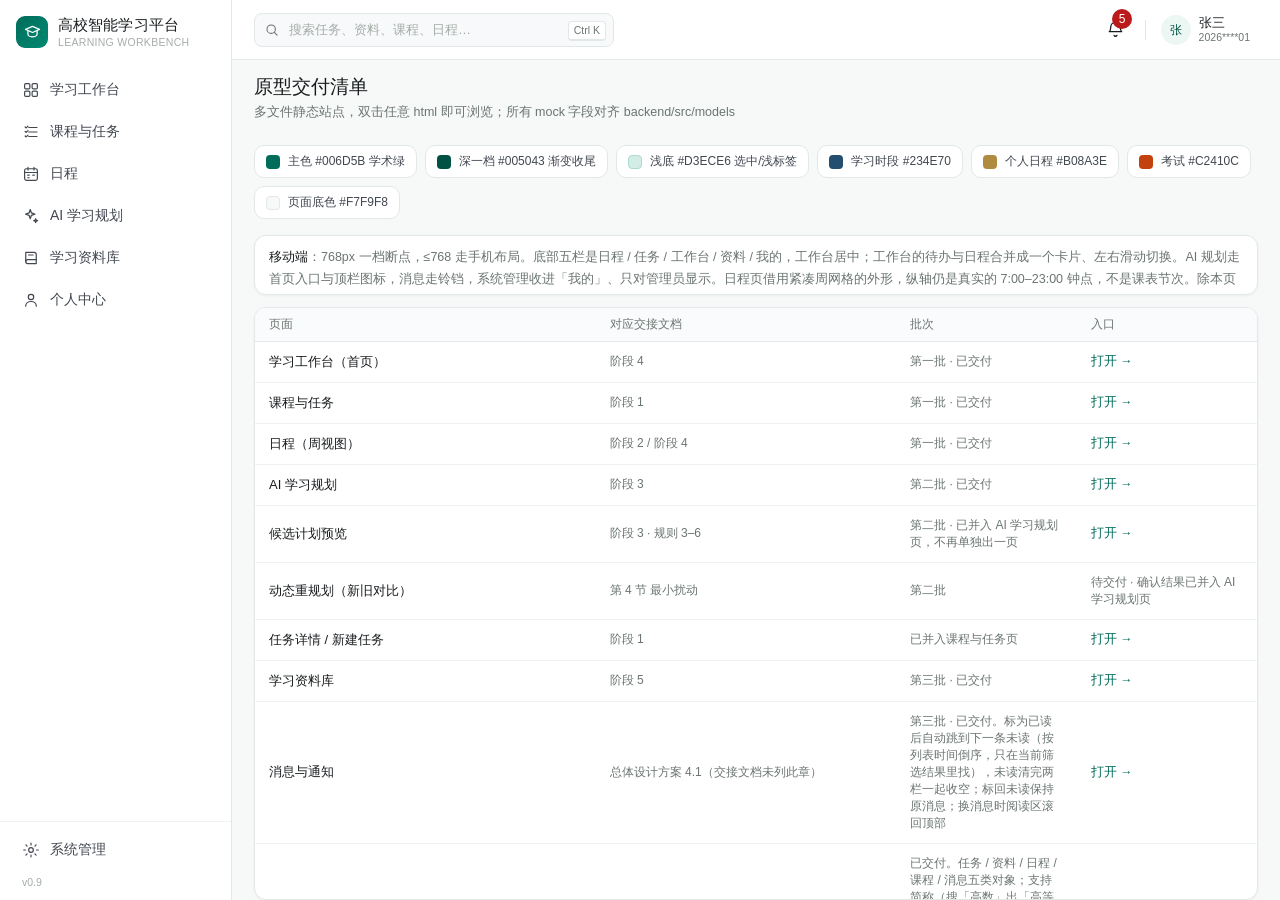
==== commit d58c9ad8: "角色区分、筛选默认收起、移动端标题与滚动条收口（11/16） - 角色：管理员首页多一条「管理视角」（账号/课程/在架资料/生效公告/同步时间），学生不渲染；学生敲 admin.html 被挡回工作台" ====
--- a/index.html
+++ b/index.html
@@ -55,7 +55,7 @@
 
     <!-- 移动端：放在表格上方，一屏就能看到；表格本身可以往下滚 -->
     <div class="doc-card" style="margin:0 0 12px;padding:11px 14px;font-size:12.5px;line-height:1.75;color:var(--ink-3)">
-      <b style="color:var(--ink-1);font-weight:500">移动端</b>：768px 一档断点，≤768 走手机布局。底部五栏是日程 / 任务 / 工作台 / 资料 / 我的，工作台居中；AI 规划走首页入口与顶栏图标，消息走铃铛，系统管理收进「我的」并提示用电脑。日程页借用紧凑周网格的外形，纵轴仍是真实的 7:00–23:00 钟点，不是课表节次。除本页外八页完整适配，系统管理只保不溢出。
+      <b style="color:var(--ink-1);font-weight:500">移动端</b>：768px 一档断点，≤768 走手机布局。底部五栏是日程 / 任务 / 工作台 / 资料 / 我的，工作台居中；工作台的待办与日程合并成一个卡片、左右滑动切换。AI 规划走首页入口与顶栏图标，消息走铃铛，系统管理收进「我的」、只对管理员显示。日程页借用紧凑周网格的外形，纵轴仍是真实的 7:00–23:00 钟点，不是课表节次。除本页外八页完整适配，系统管理只保不溢出。
       <a class="go" href="mobile-preview.html" style="margin-left:4px">预览壳 →</a>
     </div>
 
@@ -133,7 +133,7 @@
           <tr>
             <td class="name">个人中心（身份信息 / 学习偏好 / 提醒设置 / 账号与安全）</td>
             <td class="dim">阶段 3 · Planner 输入</td>
-            <td class="dim">第三批 · 已交付。主页面四个父入口，退出登录在最下；头像昵称、提醒邮箱、登录记录收进「账号与安全」二级面板；系统管理在手机上改为提示用电脑端</td>
+            <td class="dim">第三批 · 已交付。主页面四个父入口，退出登录在最下；头像昵称、提醒邮箱、登录记录收进「账号与安全」二级面板；系统管理入口只对管理员显示</td>
             <td><a class="go" href="profile.html">打开 →</a></td>
           </tr>
           <tr>
--- a/assets/css/app.css
+++ b/assets/css/app.css
@@ -1008,6 +1008,9 @@
   flex: 0 0 auto;
 }
 
+/* 手机上才用：工作台两页的滑动位置提示 */
+.pane-dots { display: none; }
+
 .card-bd { padding: 0; min-height: 0; }
 .card-bd.scroll { overflow-y: auto; }
 .card-bd.pad { padding: 14px 16px; }
@@ -1832,6 +1835,36 @@
 .tb-line .sp { margin-left: auto; }
 .tb-count { font-size: 12px; color: var(--ink-3); white-space: nowrap; }
 
+/* ------------------------------------------------------------
+   筛选折叠（全站统一）
+   工具条默认只留「搜索 + 筛选入口」，其余下拉收在第二行。
+   原来每个页面顶部都常驻两行控件，首屏内容被推下去一截；
+   筛选是低频动作，不该一直占高度。
+   ------------------------------------------------------------ */
+.flt-btn {
+  flex: 0 0 auto;
+  display: inline-flex; align-items: center; gap: 6px;
+  height: 32px; padding: 0 10px;
+  border: 1px solid var(--line); border-radius: var(--r-sm);
+  background: var(--surface); color: var(--ink-2);
+  font-size: 13px; cursor: pointer;
+  transition: border-color .15s, background .15s, color .15s;
+}
+.flt-btn:hover { border-color: var(--brand-4); color: var(--brand-7); }
+/* 展开中、或收起但仍有生效条件时点亮，否则看不出「已经筛过」 */
+.flt-btn.on,
+.flt-btn.on:hover { border-color: var(--brand-4); background: var(--brand-1); color: var(--brand-8); }
+.flt-btn .flt-n {
+  min-width: 16px; height: 16px; padding: 0 4px; border-radius: 8px;
+  background: var(--brand-7); color: #fff;
+  font-size: 10px; line-height: 16px; text-align: center;
+}
+.flt-btn .flt-arw { color: var(--ink-4); transition: transform .18s; }
+.flt-btn .flt-arw.up { transform: rotate(180deg); }
+/* 展开的第二行：和搜索行用虚线分隔；收起时 v-show 直接不占位 */
+.tb-flt { padding-top: 9px; border-top: 1px dashed var(--line-2); }
+.tb-flt .flt-label { font-size: 12px; color: var(--ink-3); flex: 0 0 auto; }
+
 .bulk {
   display: flex;
   align-items: center;
@@ -3696,32 +3729,23 @@
   .main { flex: 1 1 auto; min-height: 0; }
 
   /* ---------- 顶栏 ---------- */
-  .topbar { padding: 0 8px; gap: 6px; }
+  /* 左右各 12px，和内容区的 padding 对齐：标题、卡片、图标在同一条竖线上 */
+  .topbar { padding: 0 12px; gap: 6px; }
 
   .tb-right,
   .topbar > .search { display: none; }
 
+  /* 手机顶栏只留页面名，不挂品牌方块：那个绿块和标题挤在一起，
+     只是把标题往右推，页面上又没有别处需要它来确定「这是哪个应用」 */
   .mb-brand {
     display: flex;
     align-items: center;
-    gap: 8px;
     flex: 1 1 auto;
     min-width: 0;
   }
 
-  .mb-mark {
-    width: 28px;
-    height: 28px;
-    flex: 0 0 28px;
-    border-radius: 8px;
-    background: var(--brand-7);
-    color: #fff;
-    display: grid;
-    place-items: center;
-  }
-
   .mb-title {
-    font-size: 15px;
+    font-size: 16px;
     font-weight: 500;
     color: var(--ink-1);
     white-space: nowrap;
@@ -4177,17 +4201,8 @@
     padding: 0 16px;
     border-bottom: 1px solid var(--line-2);
   }
-  .mb-sheet-hd::before {
-    content: '';
-    position: absolute;
-    top: 7px;
-    left: 50%;
-    transform: translateX(-50%);
-    width: 34px;
-    height: 4px;
-    border-radius: 2px;
-    background: var(--line);
-  }
+  /* 抽屉顶部不画拖拽把手：底部有固定「完成」栏，抽屉能拖高时那栏会跟着漂，
+     用户分不清它是确认筛选还是收起抽屉。高度就按内容自然撑开、封顶 82vh。 */
   .mb-sheet-hd b { font-size: 14px; font-weight: 500; }
   .mb-sheet-reset {
     height: 40px;
@@ -4784,32 +4799,73 @@
   .page-home .stat-row,
   .page-home .ai-bar { flex: 0 0 auto; }
 
+  /* ---------- 工作台：一个盒子，两页横滑 ----------
+     待办与日程共用同一张卡：左滑到日程、右滑回待办，同一时间只露一页。
+     卡片内部仍各自纵向滚，整页不动。 */
   .page-home .home-grid {
     flex: 1 1 auto;
     min-height: 0;
     display: flex;
-    flex-direction: column;
-    /* 桌面是 align-items:start，不覆盖的话两张卡会按内容收缩成不同宽度 */
+    flex-direction: row;
     align-items: stretch;
     gap: 0;
     padding-bottom: 0;
     background: var(--surface);
     border: 1px solid var(--line);
     border-radius: 12px;
-    overflow: hidden;
+    overflow-x: auto;
+    overflow-y: hidden;
+    scroll-snap-type: x mandatory;
+    overscroll-behavior-x: contain;
+    -webkit-overflow-scrolling: touch;
+    /* 横向自己接管（见 home.html 的指针拖拽），纵向留给卡片内部滚 */
+    touch-action: pan-y;
+    scrollbar-width: none;
     box-shadow: var(--shadow-card);
   }
-  .page-home .home-grid > .card.grow {
-    flex: 1 1 0;
+  .page-home .home-grid.dragging {
+    scroll-snap-type: none;
+    cursor: grabbing;
+    user-select: none;
+  }
+  .page-home .home-grid::-webkit-scrollbar { display: none; }
+
+  .page-home .home-grid > .card.grow,
+  .page-home .home-grid > .card.grow:first-child {
+    flex: 0 0 100%;
+    width: 100%;
+    min-width: 100%;
+    height: 100%;
     min-height: 0;
     border: 0;
     border-radius: 0;
     box-shadow: none;
-  }
-  /* 待办任务更重要，多分一点高度，能多看一条 */
-  .page-home .home-grid > .card.grow:first-child { flex: 1.45 1 0; }
-  .page-home .home-grid > .card.grow + .card.grow {
-    border-top: 1px solid var(--line-2);
+    scroll-snap-align: start;
+    scroll-snap-stop: always;
+  }
+
+  /* 两个小圆点兼做位置提示和点击切换，占的是头部原有的空间 */
+  .page-home .pane-dots {
+    display: inline-flex;
+    align-items: center;
+    justify-content: center;
+    gap: 4px;
+    width: 34px;
+    height: 44px;
+    flex: 0 0 34px;
+    cursor: pointer;
+  }
+  .page-home .pane-dots i {
+    width: 5px;
+    height: 5px;
+    border-radius: 50%;
+    background: var(--line);
+    transition: width .18s, background .18s;
+  }
+  .page-home .pane-dots i.on {
+    width: 12px;
+    border-radius: 3px;
+    background: var(--brand-7);
   }
   /* 覆盖桌面「内容区不滚」的规则，手机每段自己在框里滚 */
   .page-home .home-grid > .card > .card-bd {
@@ -4853,6 +4909,14 @@
   .lib-toolbar .tb-line { flex-wrap: wrap; gap: 8px; }
   .lib-toolbar .tb-line .t-input,
   .lib-toolbar .tb-line .t-input__wrap { flex: 1 1 100%; width: 100% !important; }
+  /* 搜索和「筛选」同排：搜索吃掉剩余宽度，按钮不另起一行。
+     这里不能用 nowrap——后面还有结果数和视图切换，全挤一行会把搜索压没。 */
+  .lib-toolbar .tb-line:has(.flt-btn) { flex-wrap: wrap; }
+  .lib-toolbar .tb-line:has(.flt-btn) .t-input,
+  .lib-toolbar .tb-line:has(.flt-btn) .t-input__wrap {
+    flex: 1 1 140px; width: auto !important; min-width: 120px;
+  }
+  .lib-toolbar .tb-flt { flex-wrap: wrap; padding-top: 10px; }
   .lib-toolbar .tb-line .t-select,
   .lib-toolbar .tb-line .t-select__wrap {
     flex: 0 0 auto;
@@ -5115,24 +5179,140 @@
 }
 
 /* ============================================================
-   矮屏（高 ≤ 700）：工作台放弃「一屏塞完」，改回整页滚动
-   390×844 下两段各露 3 条刚好；395×647 却只剩 139 / 97 ——
-   日程段可视区只有 52px，等于看不见。矮屏优先可读性：
-   两段各给一个够用的固定高度，段内仍可滚，整页也能滚。
+   矮屏说明：工作台现在是一个盒子两页横滑，高度由内容区剩余空间决定，
+   卡片自己能缩能滚，不再需要按屏幕高度另写一套上下排列的规则。
    ============================================================ */
+
+
+/* ============================================================
+   首页 · 管理员专属「管理视角」条
+   学生登录时整条不渲染（模板 v-if）。里面是账号数、在架资料、
+   生效公告和同步时间——这些本来就是别人看不到的数据，
+   角色差异应该体现在这里，而不是给管理员贴一个标签。
+   高度固定一条，只从下面的卡片区借 42px。
+   ============================================================ */
+.adm-strip {
+  flex: 0 0 auto;
+  display: flex;
+  align-items: center;
+  gap: 14px;
+  height: 42px;
+  padding: 0 14px;
+  margin-bottom: 10px;
+  background: var(--brand-1);
+  border: 1px solid var(--brand-3);
+  border-radius: 10px;
+  font-size: 12.5px;
+  color: var(--ink-2);
+  white-space: nowrap;
+}
+.adm-strip .as-tag {
+  flex: 0 0 auto;
+  display: inline-flex;
+  align-items: center;
+  height: 20px;
+  padding: 0 8px;
+  border-radius: 10px;
+  background: var(--brand-7);
+  color: #fff;
+  font-size: 11px;
+  letter-spacing: .3px;
+}
+.adm-strip .as-i { flex: 0 0 auto; color: var(--ink-3); }
+.adm-strip .as-i b {
+  color: var(--ink-1);
+  font-weight: 500;
+  font-variant-numeric: tabular-nums;
+}
+.adm-strip .as-sync {
+  flex: 0 0 auto;
+  display: inline-flex;
+  align-items: center;
+  gap: 5px;
+  margin-left: 2px;
+  color: var(--ink-3);
+}
+.adm-strip .as-sync i { width: 6px; height: 6px; border-radius: 50%; background: var(--green); }
+.adm-strip .link { flex: 0 0 auto; margin-left: auto; }
+
+@media (max-width: 768px) {
+  /* 手机上只留两个数 + 入口，其余隐藏：一行放得下，不跟待办日程抢高度 */
+  .adm-strip {
+    height: 38px;
+    gap: 10px;
+    padding: 0 10px;
+    margin-bottom: 8px;
+    font-size: 12px;
+  }
+  .adm-strip .as-course,
+  .adm-strip .as-ann,
+  .adm-strip .as-sync { display: none; }
+  /* 手机上不给进管理端的入口（管理端没按手机适配），条只做信息 */
+  .adm-strip .link { display: none; }
+}
+
+/* 矮屏（≤700 高）先让位：这条会和待办/日程抢高度，
+   而管理入口在「我的」→ 系统管理还有一处，不至于找不到 */
 @media (max-width: 768px) and (max-height: 700px) {
-  .page-home .content { overflow-y: auto; }
-
-  .page-home .home-grid {
-    flex: 0 0 auto;
-    min-height: 0;
-  }
-  .page-home .home-grid > .card.grow,
-  .page-home .home-grid > .card.grow:first-child {
-    flex: 0 0 auto;
-    min-height: 0;
-  }
-  .page-home .home-grid > .card:first-child > .card-bd { max-height: 268px; }
-  .page-home .home-grid > .card + .card > .card-bd { max-height: 232px; }
-}
-
+  .adm-strip { display: none; }
+}
+
+/* ============================================================
+   手机端页面标题以顶栏为准（11/16 定）
+   顶栏 .mb-brand 里已经有页面名，页内再写一个大标题就是同一句话说两遍。
+   手机高度很贵：去掉标题行，日程页页头 137→107、资料库 97→67。
+   说明那行保留（里面有统计和操作提示），压成一行，超了省略号。
+   工作台例外：页内是「下午好，张三」，不是标题；个人中心页头整块不需要。
+   ============================================================ */
+.only-mb { display: none; }
+
+@media (max-width: 768px) {
+  .page-head h1 { display: none; }
+  .home-page-head h1 { display: block; }
+
+  /* 说明那行是 nowrap，left 块必须能被压缩、并独占一行，
+     否则它的最小宽度等于整句文字宽度，会把整行顶出屏幕（还会拖得没有省略号） */
+  .page-head:not(.home-page-head) > div:first-child {
+    flex: 1 1 100%;
+    min-width: 0;
+  }
+
+  .page-head p {
+    margin-top: 2px;
+    font-size: 11.5px;
+    line-height: 1.5;
+    white-space: nowrap;
+    overflow: hidden;
+    text-overflow: ellipsis;
+  }
+
+  .pf-page-head { display: none; }
+
+  /* 桌面完整句 / 手机短句，同一段落里二选一 */
+  .only-mb { display: inline; }
+  .only-desk { display: none; }
+}
+
+/* ============================================================
+   滚动条：默认隐形，滚动时出现，停手后淡出
+   只靠 CSS 做不到「滚动时才显示」，所以由 shell.js 在捕获阶段监听
+   scroll，给真正在滚的那个元素加 .is-scrolling（停 800ms 移除）。
+   宽度固定 8px：轨道一直占位，出现时不挤动内容。
+   下面用 !important 是为了盖住各页面早先写死的 thumb 颜色，
+   那些规则散在六七个分节里，逐条清容易漏。
+   ============================================================ */
+*::-webkit-scrollbar { width: 8px; height: 8px; }
+*::-webkit-scrollbar-track,
+*::-webkit-scrollbar-corner { background: transparent; }
+*::-webkit-scrollbar-thumb {
+  background: transparent !important;
+  border-radius: 4px;
+}
+*::-webkit-scrollbar-thumb:hover { background: transparent !important; }
+
+.is-scrolling::-webkit-scrollbar-thumb,
+.is-scrolling::-webkit-scrollbar-thumb:hover { background: #C4CECB !important; }
+
+/* Firefox 走标准属性，逻辑一样 */
+* { scrollbar-width: thin; scrollbar-color: transparent transparent; }
+.is-scrolling { scrollbar-color: #C4CECB transparent; }
